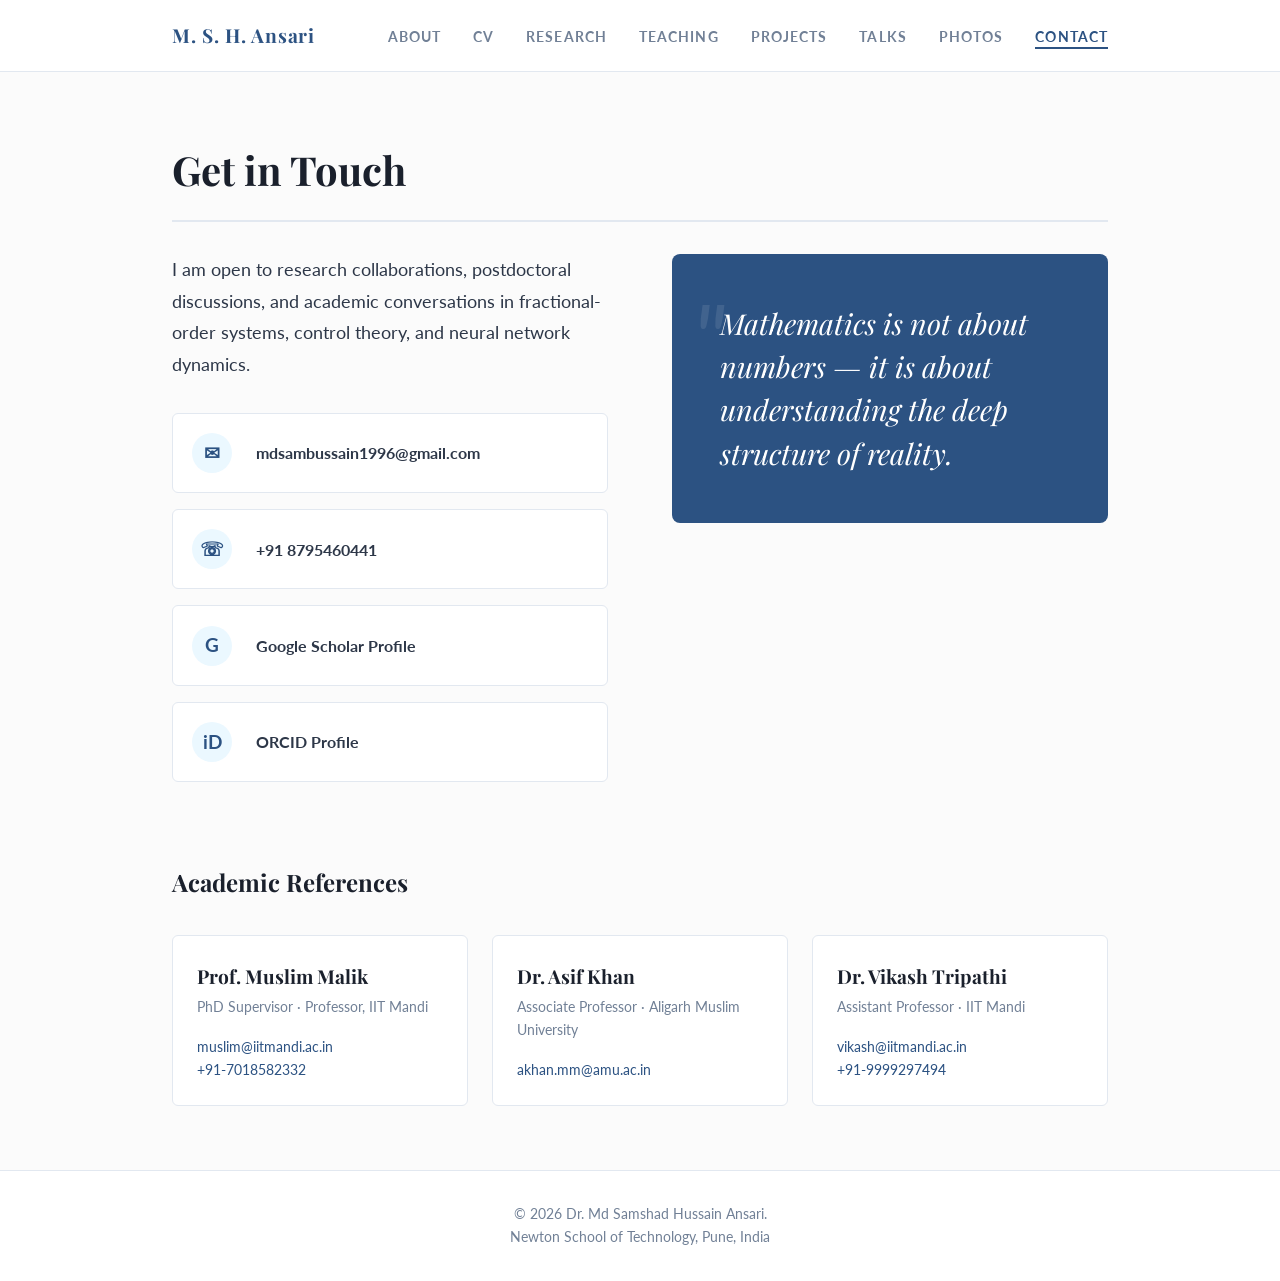
==== contact.html @ 1ba199d7 "Add files via upload" ====
<!DOCTYPE html>
<html lang="en">
<head>
  <meta charset="UTF-8" />
  <meta name="viewport" content="width=device-width, initial-scale=1.0"/>
  <title>Contact - Dr. Md Samshad Hussain Ansari</title>
  <link rel="stylesheet" href="css/style.css" />
  <script src="js/components.js" defer></script>
  <style>
    .contact-grid {
      display: grid;
      grid-template-columns: 1fr 1fr;
      gap: 4rem;
      align-items: start;
    }
    .contact-links {
      display: flex;
      flex-direction: column;
      gap: 1rem;
      margin-top: 2rem;
    }
    .contact-link-item {
      display: flex;
      align-items: center;
      gap: 1.5rem;
      padding: 1.2rem;
      background: var(--bg-alt);
      border: 1px solid var(--border-color);
      border-radius: 6px;
      text-decoration: none;
      color: var(--text-main);
      font-weight: 700;
      transition: all 0.3s ease;
    }
    .contact-link-item:hover {
      border-color: var(--accent);
      transform: translateX(5px);
      box-shadow: 0 4px 6px rgba(0,0,0,0.02);
    }
    .contact-icon {
      width: 40px;
      height: 40px;
      border-radius: 50%;
      background: var(--accent-light);
      color: var(--accent);
      display: flex;
      align-items: center;
      justify-content: center;
      font-size: 1.2rem;
    }
    .quote-box {
      background: var(--accent);
      color: white;
      padding: 3rem;
      border-radius: 8px;
      font-family: var(--font-serif);
      font-size: 1.8rem;
      line-height: 1.5;
      font-style: italic;
      position: relative;
    }
    .quote-box::before {
      content: '"';
      position: absolute;
      top: 10px;
      left: 20px;
      font-size: 6rem;
      color: rgba(255,255,255,0.1);
      font-family: var(--font-sans);
    }
    .refs-grid {
      display: grid;
      grid-template-columns: repeat(auto-fit, minmax(250px, 1fr));
      gap: 1.5rem;
      margin-top: 2rem;
    }
    .ref-card {
      background: var(--bg-alt);
      padding: 1.5rem;
      border: 1px solid var(--border-color);
      border-radius: 6px;
    }
    .ref-name {
      font-family: var(--font-serif);
      font-size: 1.2rem;
      font-weight: 700;
      color: #1a202c;
      margin-bottom: 0.2rem;
    }
    .ref-role {
      font-size: 0.85rem;
      color: var(--text-muted);
      margin-bottom: 1rem;
    }
    .ref-contact {
      font-size: 0.9rem;
      color: var(--accent);
      line-height: 1.6;
    }
    @media (max-width: 768px) {
      .contact-grid {
        grid-template-columns: 1fr;
      }
    }
  </style>
</head>
<body>
  <div id="navbar-container">
    <portfolio-navbar></portfolio-navbar>
  </div>

  <main>
    <h1 class="page-title">Get in Touch</h1>
    
    <div class="contact-grid">
      <div>
        <p style="font-size: 1.1rem; line-height: 1.8;">
          I am open to research collaborations, postdoctoral discussions, and academic conversations in fractional-order systems, control theory, and neural network dynamics.
        </p>
        <div class="contact-links">
          <a href="mailto:mdsambussain1996@gmail.com" class="contact-link-item">
            <span class="contact-icon">✉</span> mdsambussain1996@gmail.com
          </a>
          <a href="tel:+918795460441" class="contact-link-item">
            <span class="contact-icon">☏</span> +91 8795460441
          </a>
          <a href="#" class="contact-link-item">
            <span class="contact-icon">G</span> Google Scholar Profile
          </a>
          <a href="#" class="contact-link-item">
            <span class="contact-icon">iD</span> ORCID Profile
          </a>
        </div>
      </div>
      <div>
        <div class="quote-box">
          Mathematics is not about numbers — it is about understanding the deep structure of reality.
        </div>
      </div>
    </div>

    <h2 class="section-title" style="margin-top: 5rem;">Academic References</h2>
    <div class="refs-grid">
      <div class="ref-card">
        <div class="ref-name">Prof. Muslim Malik</div>
        <div class="ref-role">PhD Supervisor · Professor, IIT Mandi</div>
        <div class="ref-contact">muslim@iitmandi.ac.in<br/>+91-7018582332</div>
      </div>
      <div class="ref-card">
        <div class="ref-name">Dr. Asif Khan</div>
        <div class="ref-role">Associate Professor · Aligarh Muslim University</div>
        <div class="ref-contact">akhan.mm@amu.ac.in</div>
      </div>
      <div class="ref-card">
        <div class="ref-name">Dr. Vikash Tripathi</div>
        <div class="ref-role">Assistant Professor · IIT Mandi</div>
        <div class="ref-contact">vikash@iitmandi.ac.in<br/>+91-9999297494</div>
      </div>
    </div>
  </main>

  <portfolio-footer></portfolio-footer>
</body>
</html>
---- css/style.css ----
/* css/style.css */
@import url('https://fonts.googleapis.com/css2?family=Playfair+Display:ital,wght@0,400;0,700;1,400&family=Lato:wght@300;400;700&display=swap');

:root {
  --bg-color: #fbfbfb;
  --bg-alt: #ffffff;
  --text-main: #2d3748;
  --text-muted: #718096;
  --accent: #2c5282; /* Professional academic blue */
  --accent-light: #ebf8ff;
  --border-color: #e2e8f0;
  
  --font-serif: 'Playfair Display', Georgia, serif;
  --font-sans: 'Lato', -apple-system, sans-serif;
  
  --max-width: 1000px;
}

* {
  box-sizing: border-box;
  margin: 0;
  padding: 0;
}

body {
  font-family: var(--font-sans);
  background-color: var(--bg-color);
  color: var(--text-main);
  line-height: 1.7;
  font-size: 16px;
  -webkit-font-smoothing: antialiased;
}

a {
  color: var(--accent);
  text-decoration: none;
  transition: color 0.2s ease;
}

a:hover {
  color: #1a365d;
}

h1, h2, h3, h4, h5 {
  font-family: var(--font-serif);
  color: #1a202c;
  font-weight: 700;
  margin-bottom: 1rem;
}

/* NAVIGATION */
#navbar-container {
  background: rgba(255, 255, 255, 0.95);
  backdrop-filter: blur(8px);
  position: sticky;
  top: 0;
  z-index: 1000;
  border-bottom: 1px solid var(--border-color);
}

nav {
  max-width: var(--max-width);
  margin: 0 auto;
  display: flex;
  justify-content: space-between;
  align-items: center;
  padding: 1.2rem 2rem;
}

.nav-logo {
  font-family: var(--font-serif);
  font-size: 1.2rem;
  font-weight: 700;
  color: var(--accent);
  letter-spacing: 0.05em;
}

.nav-links {
  list-style: none;
  display: flex;
  gap: 2rem;
}

.nav-links a {
  font-size: 0.85rem;
  text-transform: uppercase;
  letter-spacing: 0.08em;
  color: var(--text-muted);
  font-weight: 700;
  position: relative;
  padding-bottom: 4px;
}

.nav-links a:hover, .nav-links a.active {
  color: var(--accent);
}

.nav-links a::after {
  content: '';
  position: absolute;
  bottom: 0;
  left: 0;
  width: 100%;
  height: 2px;
  background: var(--accent);
  transform: scaleX(0);
  transform-origin: left;
  transition: transform 0.3s ease;
}

.nav-links a:hover::after, .nav-links a.active::after {
  transform: scaleX(1);
}

/* MOBILE NAV */
.mobile-menu-btn {
  display: none;
  background: none;
  border: none;
  font-size: 1.5rem;
  cursor: pointer;
  color: var(--text-main);
}

@media (max-width: 768px) {
  .mobile-menu-btn {
    display: block;
  }
  .nav-links {
    display: none;
    position: absolute;
    top: 100%;
    left: 0;
    width: 100%;
    background: #fff;
    flex-direction: column;
    padding: 1rem 0;
    border-bottom: 1px solid var(--border-color);
    box-shadow: 0 4px 6px rgba(0,0,0,0.05);
  }
  .nav-links.show {
    display: flex;
  }
  .nav-links li {
    text-align: center;
    padding: 0.5rem 0;
  }
}

/* LAYOUT */
main {
  max-width: var(--max-width);
  margin: 4rem auto;
  padding: 0 2rem;
  min-height: calc(100vh - 200px);
  animation: fadeIn 0.6s ease-out;
}

@keyframes fadeIn {
  from { opacity: 0; transform: translateY(10px); }
  to { opacity: 1; transform: translateY(0); }
}

.page-title {
  font-size: 2.5rem;
  margin-bottom: 2rem;
  border-bottom: 2px solid var(--border-color);
  padding-bottom: 1rem;
}

/* UTILITIES */
.btn {
  display: inline-block;
  padding: 0.75rem 1.5rem;
  background: var(--accent);
  color: white;
  border-radius: 4px;
  font-size: 0.9rem;
  font-weight: 700;
  letter-spacing: 0.05em;
  text-transform: uppercase;
  transition: all 0.3s ease;
  border: 1px solid var(--accent);
}

.btn:hover {
  background: #1a365d;
  color: white;
  box-shadow: 0 4px 6px rgba(44, 82, 130, 0.2);
}

.btn-outline {
  background: transparent;
  color: var(--accent);
}

.btn-outline:hover {
  background: var(--accent-light);
  color: var(--accent);
  box-shadow: none;
}

/* CARDS / LISTS */
.card {
  background: var(--bg-alt);
  padding: 2rem;
  border-radius: 8px;
  border: 1px solid var(--border-color);
  margin-bottom: 1.5rem;
  transition: transform 0.3s ease, box-shadow 0.3s ease;
}

.card:hover {
  transform: translateY(-2px);
  box-shadow: 0 10px 15px rgba(0,0,0,0.03);
}

/* TIMELINE (For CV) */
.timeline-item {
  border-left: 2px solid var(--accent);
  padding-left: 1.5rem;
  margin-bottom: 2.5rem;
  position: relative;
}

.timeline-item::before {
  content: '';
  position: absolute;
  left: -6px;
  top: 6px;
  width: 10px;
  height: 10px;
  border-radius: 50%;
  background: var(--accent);
}

.timeline-date {
  font-size: 0.85rem;
  color: var(--text-muted);
  font-weight: 700;
  letter-spacing: 0.05em;
  margin-bottom: 0.25rem;
}

/* PUBLICATIONS */
.pub-item {
  padding: 1.5rem 0;
  border-bottom: 1px solid var(--border-color);
}
.pub-item:last-child {
  border-bottom: none;
}
.pub-title {
  font-weight: 700;
  color: #1a202c;
  margin-bottom: 0.25rem;
}
.pub-authors {
  font-size: 0.95rem;
  color: var(--text-main);
  margin-bottom: 0.25rem;
}
.pub-journal {
  font-size: 0.85rem;
  color: var(--text-muted);
  font-style: italic;
}
.badge {
  display: inline-block;
  padding: 0.2rem 0.6rem;
  font-size: 0.75rem;
  font-weight: 700;
  text-transform: uppercase;
  letter-spacing: 0.05em;
  border-radius: 4px;
  margin-bottom: 0.5rem;
  border: 1px solid var(--border-color);
}
.badge-year {
  color: var(--accent);
  background: var(--accent-light);
  border-color: var(--accent);
}
.badge-review {
  color: var(--text-muted);
  background: #f1f5f9;
}
.badge-chapter {
  color: #b7791f;
  background: #feebc8;
  border-color: #d69e2e;
}

/* FOOTER */
footer {
  text-align: center;
  padding: 2rem;
  font-size: 0.85rem;
  color: var(--text-muted);
  border-top: 1px solid var(--border-color);
  background: var(--bg-alt);
}
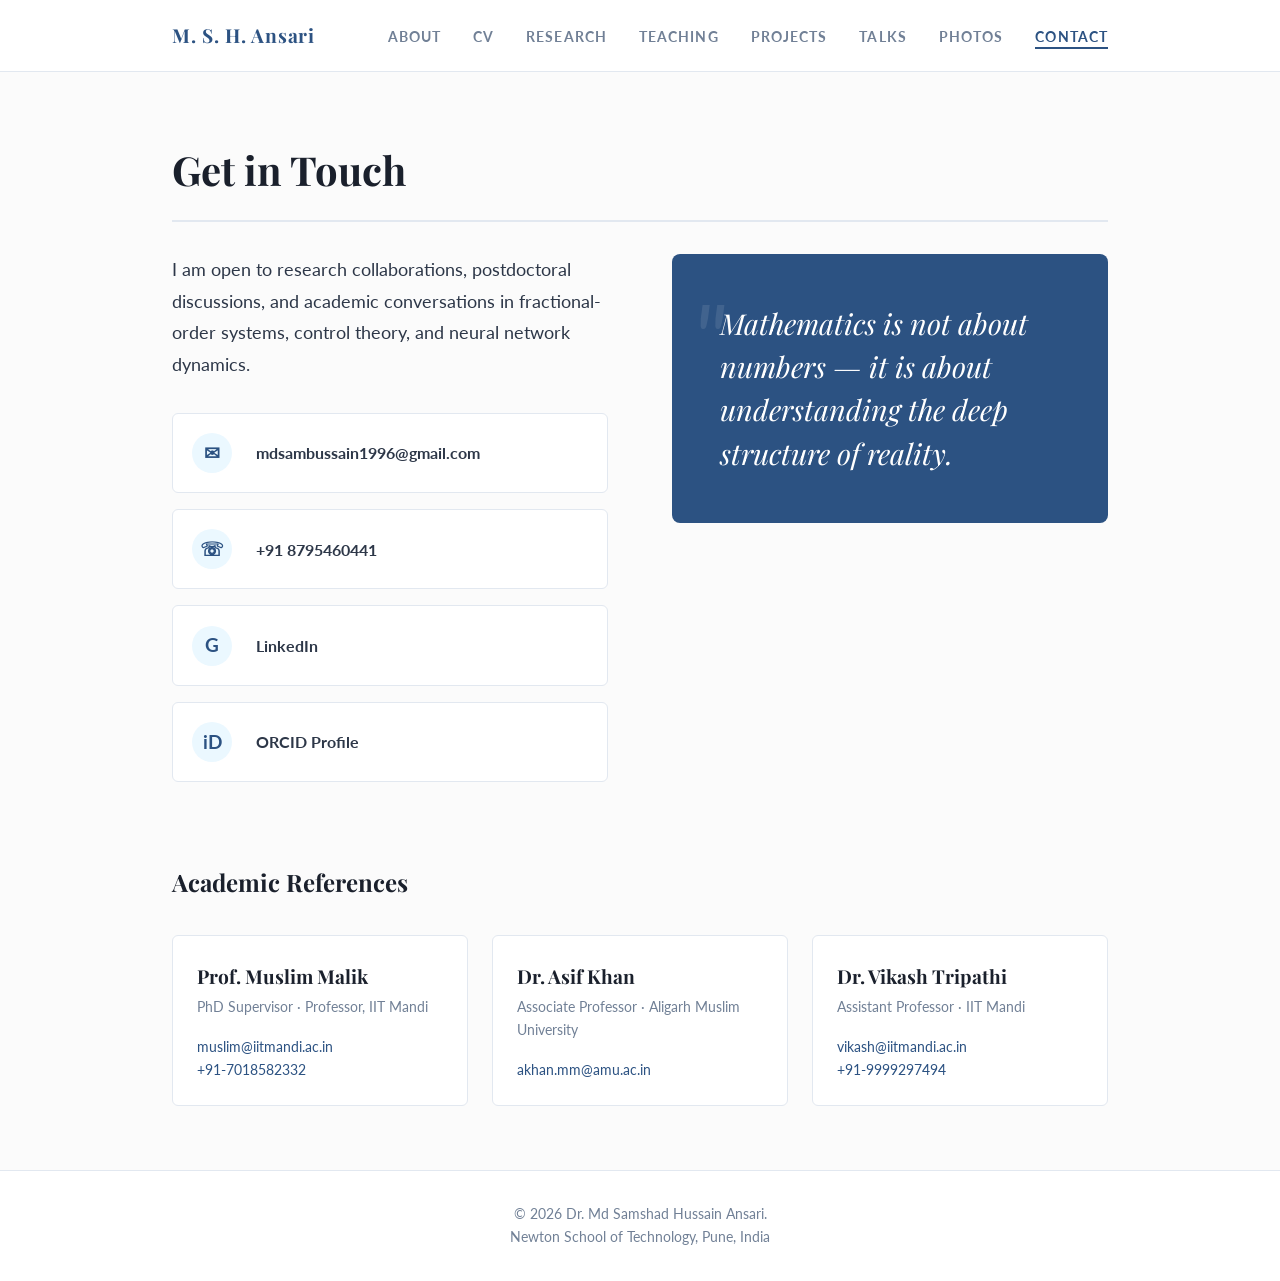
==== commit deb7db5d: "Update contact.html" ====
--- a/contact.html
+++ b/contact.html
@@ -124,10 +124,10 @@
           <a href="tel:+918795460441" class="contact-link-item">
             <span class="contact-icon">☏</span> +91 8795460441
           </a>
-          <a href="#" class="contact-link-item">
-            <span class="contact-icon">G</span> Google Scholar Profile
+          <a href="https://www.linkedin.com/in/md-samshad-hussain-ansari-a54a4b145/" class="contact-link-item">
+            <span class="contact-icon">G</span> LinkedIn
           </a>
-          <a href="#" class="contact-link-item">
+          <a href="https://orcid.org/my-orcid?orcid=0000-0002-7757-3216" class="contact-link-item">
             <span class="contact-icon">iD</span> ORCID Profile
           </a>
         </div>
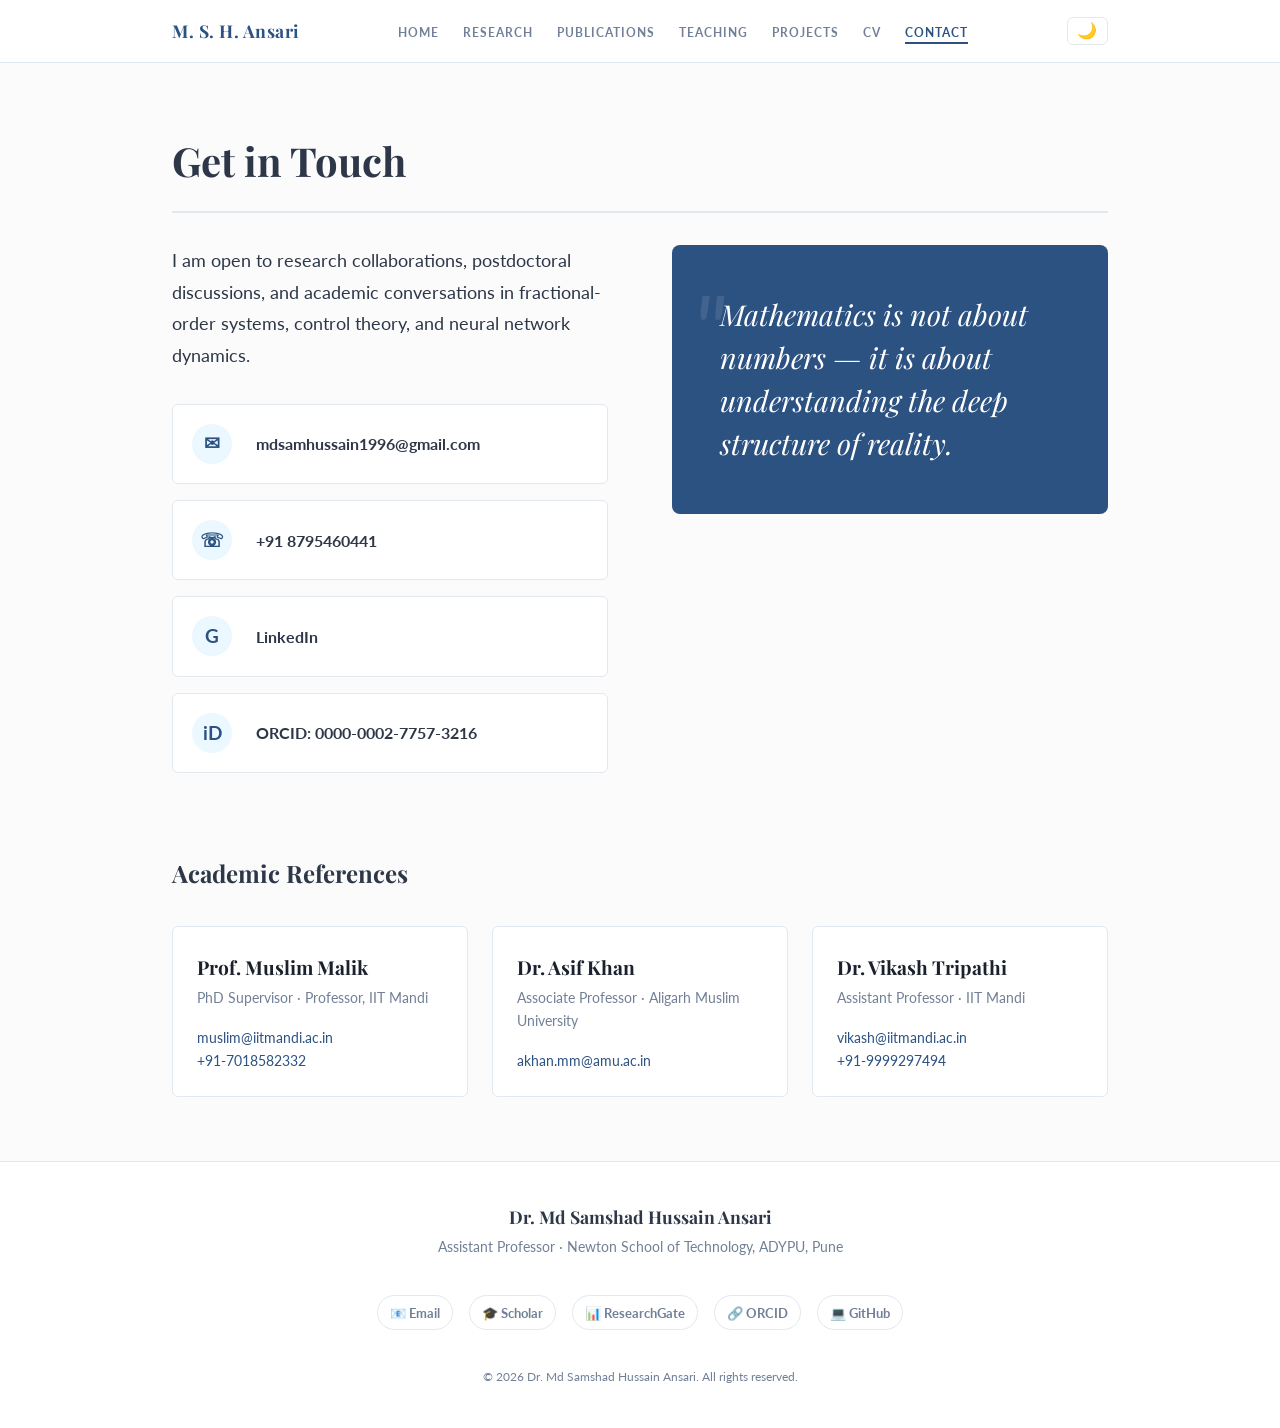
==== commit 9d06815a: "fix(publications): correct all publications from CV, clean DOIs and remove false citation stats" ====
--- a/contact.html
+++ b/contact.html
@@ -118,8 +118,8 @@
           I am open to research collaborations, postdoctoral discussions, and academic conversations in fractional-order systems, control theory, and neural network dynamics.
         </p>
         <div class="contact-links">
-          <a href="mailto:mdsambussain1996@gmail.com" class="contact-link-item">
-            <span class="contact-icon">✉</span> mdsambussain1996@gmail.com
+          <a href="mailto:mdsamhussain1996@gmail.com" class="contact-link-item">
+            <span class="contact-icon">✉</span> mdsamhussain1996@gmail.com
           </a>
           <a href="tel:+918795460441" class="contact-link-item">
             <span class="contact-icon">☏</span> +91 8795460441
@@ -127,8 +127,8 @@
           <a href="https://www.linkedin.com/in/md-samshad-hussain-ansari-a54a4b145/" class="contact-link-item">
             <span class="contact-icon">G</span> LinkedIn
           </a>
-          <a href="https://orcid.org/my-orcid?orcid=0000-0002-7757-3216" class="contact-link-item">
-            <span class="contact-icon">iD</span> ORCID Profile
+          <a href="https://orcid.org/0000-0002-7757-3216" class="contact-link-item" target="_blank" rel="noopener">
+            <span class="contact-icon">iD</span> ORCID: 0000-0002-7757-3216
           </a>
         </div>
       </div>
--- a/css/style.css
+++ b/css/style.css
@@ -1,26 +1,46 @@
 /* css/style.css */
 @import url('https://fonts.googleapis.com/css2?family=Playfair+Display:ital,wght@0,400;0,700;1,400&family=Lato:wght@300;400;700&display=swap');
 
+/* ══════════════════════════════════════════
+   LIGHT MODE TOKENS (default)
+══════════════════════════════════════════ */
 :root {
-  --bg-color: #fbfbfb;
-  --bg-alt: #ffffff;
-  --text-main: #2d3748;
-  --text-muted: #718096;
-  --accent: #2c5282; /* Professional academic blue */
+  --bg-color:     #fbfbfb;
+  --bg-alt:       #ffffff;
+  --text-main:    #2d3748;
+  --text-muted:   #718096;
+  --accent:       #2c5282;
   --accent-light: #ebf8ff;
   --border-color: #e2e8f0;
-  
+  --nav-bg:       rgba(255, 255, 255, 0.95);
+  --card-shadow:  rgba(0, 0, 0, 0.04);
+
   --font-serif: 'Playfair Display', Georgia, serif;
-  --font-sans: 'Lato', -apple-system, sans-serif;
-  
-  --max-width: 1000px;
-}
-
-* {
-  box-sizing: border-box;
-  margin: 0;
-  padding: 0;
-}
+  --font-sans:  'Lato', -apple-system, sans-serif;
+  --max-width:  1000px;
+}
+
+/* ══════════════════════════════════════════
+   DARK MODE TOKENS
+══════════════════════════════════════════ */
+[data-theme="dark"] {
+  --bg-color:     #0f1117;
+  --bg-alt:       #1a1f2e;
+  --text-main:    #e2e8f0;
+  --text-muted:   #8896b0;
+  --accent:       #63b3ed;
+  --accent-light: #1a2744;
+  --border-color: #2d3748;
+  --nav-bg:       rgba(15, 17, 23, 0.95);
+  --card-shadow:  rgba(0, 0, 0, 0.3);
+}
+
+/* Smooth transitions */
+*, *::before, *::after {
+  transition: background-color 0.3s ease, border-color 0.3s ease, color 0.2s ease, box-shadow 0.3s ease;
+}
+
+* { box-sizing: border-box; margin: 0; padding: 0; }
 
 body {
   font-family: var(--font-sans);
@@ -36,22 +56,22 @@
   text-decoration: none;
   transition: color 0.2s ease;
 }
-
-a:hover {
-  color: #1a365d;
-}
+a:hover { opacity: 0.8; }
 
 h1, h2, h3, h4, h5 {
   font-family: var(--font-serif);
-  color: #1a202c;
+  color: var(--text-main);
   font-weight: 700;
   margin-bottom: 1rem;
 }
 
-/* NAVIGATION */
+/* ══════════════════════════════════════════
+   NAVIGATION
+══════════════════════════════════════════ */
 #navbar-container {
-  background: rgba(255, 255, 255, 0.95);
-  backdrop-filter: blur(8px);
+  background: var(--nav-bg);
+  backdrop-filter: blur(10px);
+  -webkit-backdrop-filter: blur(10px);
   position: sticky;
   top: 0;
   z-index: 1000;
@@ -64,25 +84,28 @@
   display: flex;
   justify-content: space-between;
   align-items: center;
-  padding: 1.2rem 2rem;
+  padding: 1rem 2rem;
+  gap: 1rem;
 }
 
 .nav-logo {
   font-family: var(--font-serif);
-  font-size: 1.2rem;
+  font-size: 1.1rem;
   font-weight: 700;
   color: var(--accent);
-  letter-spacing: 0.05em;
+  letter-spacing: 0.03em;
+  flex-shrink: 0;
 }
 
 .nav-links {
   list-style: none;
   display: flex;
-  gap: 2rem;
+  gap: 1.5rem;
+  flex-wrap: wrap;
 }
 
 .nav-links a {
-  font-size: 0.85rem;
+  font-size: 0.78rem;
   text-transform: uppercase;
   letter-spacing: 0.08em;
   color: var(--text-muted);
@@ -91,74 +114,97 @@
   padding-bottom: 4px;
 }
 
-.nav-links a:hover, .nav-links a.active {
+.nav-links a:hover,
+.nav-links a.active {
   color: var(--accent);
+  opacity: 1;
 }
 
 .nav-links a::after {
   content: '';
   position: absolute;
-  bottom: 0;
-  left: 0;
-  width: 100%;
-  height: 2px;
+  bottom: 0; left: 0;
+  width: 100%; height: 2px;
   background: var(--accent);
   transform: scaleX(0);
   transform-origin: left;
   transition: transform 0.3s ease;
 }
 
-.nav-links a:hover::after, .nav-links a.active::after {
-  transform: scaleX(1);
-}
-
-/* MOBILE NAV */
+.nav-links a:hover::after,
+.nav-links a.active::after { transform: scaleX(1); }
+
+/* Nav controls group */
+.nav-controls {
+  display: flex;
+  align-items: center;
+  gap: 0.5rem;
+  flex-shrink: 0;
+}
+
+/* Theme Toggle */
+.theme-toggle {
+  background: none;
+  border: 1px solid var(--border-color);
+  border-radius: 6px;
+  cursor: pointer;
+  padding: 0.3rem 0.6rem;
+  font-size: 1rem;
+  color: var(--text-main);
+  line-height: 1;
+}
+.theme-toggle:hover { background: var(--accent-light); }
+.theme-toggle .icon-sun  { display: none; }
+.theme-toggle .icon-moon { display: inline; }
+[data-theme="dark"] .theme-toggle .icon-sun  { display: inline; }
+[data-theme="dark"] .theme-toggle .icon-moon { display: none; }
+
+/* Mobile hamburger */
 .mobile-menu-btn {
   display: none;
   background: none;
-  border: none;
-  font-size: 1.5rem;
+  border: 1px solid var(--border-color);
+  border-radius: 6px;
+  font-size: 1.1rem;
   cursor: pointer;
   color: var(--text-main);
+  padding: 0.3rem 0.6rem;
+  line-height: 1;
 }
 
 @media (max-width: 768px) {
-  .mobile-menu-btn {
-    display: block;
-  }
+  .mobile-menu-btn { display: block; }
   .nav-links {
     display: none;
     position: absolute;
     top: 100%;
     left: 0;
     width: 100%;
-    background: #fff;
+    background: var(--bg-alt);
     flex-direction: column;
     padding: 1rem 0;
     border-bottom: 1px solid var(--border-color);
-    box-shadow: 0 4px 6px rgba(0,0,0,0.05);
+    box-shadow: 0 4px 16px var(--card-shadow);
+    gap: 0;
   }
-  .nav-links.show {
-    display: flex;
-  }
-  .nav-links li {
-    text-align: center;
-    padding: 0.5rem 0;
-  }
-}
-
-/* LAYOUT */
+  .nav-links.show { display: flex; }
+  .nav-links li { text-align: center; padding: 0.6rem 0; }
+}
+
+/* ══════════════════════════════════════════
+   LAYOUT
+══════════════════════════════════════════ */
 main {
   max-width: var(--max-width);
   margin: 4rem auto;
   padding: 0 2rem;
   min-height: calc(100vh - 200px);
-  animation: fadeIn 0.6s ease-out;
+  animation: fadeIn 0.5s ease-out;
 }
 
 @keyframes fadeIn {
-  from { opacity: 0; transform: translateY(10px); }
-  to { opacity: 1; transform: translateY(0); }
+  from { opacity: 0; transform: translateY(8px); }
+  to   { opacity: 1; transform: translateY(0); }
 }
 
 .page-title {
@@ -166,56 +212,72 @@
   margin-bottom: 2rem;
   border-bottom: 2px solid var(--border-color);
   padding-bottom: 1rem;
-}
-
-/* UTILITIES */
+  color: var(--text-main);
+}
+
+/* ══════════════════════════════════════════
+   BUTTONS
+══════════════════════════════════════════ */
 .btn {
   display: inline-block;
-  padding: 0.75rem 1.5rem;
+  padding: 0.7rem 1.4rem;
   background: var(--accent);
-  color: white;
-  border-radius: 4px;
-  font-size: 0.9rem;
-  font-weight: 700;
-  letter-spacing: 0.05em;
+  color: #fff !important;
+  border-radius: 6px;
+  font-size: 0.88rem;
+  font-weight: 700;
+  letter-spacing: 0.04em;
   text-transform: uppercase;
-  transition: all 0.3s ease;
+  transition: all 0.25s ease;
   border: 1px solid var(--accent);
+  opacity: 1 !important;
+  cursor: pointer;
+  font-family: var(--font-sans);
 }
 
 .btn:hover {
-  background: #1a365d;
-  color: white;
-  box-shadow: 0 4px 6px rgba(44, 82, 130, 0.2);
+  opacity: 0.85 !important;
+  box-shadow: 0 4px 12px rgba(44, 82, 130, 0.3);
+  transform: translateY(-1px);
 }
 
 .btn-outline {
   background: transparent;
-  color: var(--accent);
+  color: var(--accent) !important;
 }
 
 .btn-outline:hover {
   background: var(--accent-light);
-  color: var(--accent);
+  opacity: 1 !important;
   box-shadow: none;
-}
-
-/* CARDS / LISTS */
+  transform: none;
+}
+
+.btn-sm {
+  padding: 0.4rem 0.9rem;
+  font-size: 0.78rem;
+}
+
+/* ══════════════════════════════════════════
+   CARDS
+══════════════════════════════════════════ */
 .card {
   background: var(--bg-alt);
   padding: 2rem;
-  border-radius: 8px;
+  border-radius: 10px;
   border: 1px solid var(--border-color);
   margin-bottom: 1.5rem;
-  transition: transform 0.3s ease, box-shadow 0.3s ease;
+  transition: transform 0.25s ease, box-shadow 0.25s ease;
 }
 
 .card:hover {
   transform: translateY(-2px);
-  box-shadow: 0 10px 15px rgba(0,0,0,0.03);
-}
-
-/* TIMELINE (For CV) */
+  box-shadow: 0 10px 24px var(--card-shadow);
+}
+
+/* ══════════════════════════════════════════
+   TIMELINE (CV)
+══════════════════════════════════════════ */
 .timeline-item {
   border-left: 2px solid var(--accent);
   padding-left: 1.5rem;
@@ -226,10 +288,8 @@
 .timeline-item::before {
   content: '';
   position: absolute;
-  left: -6px;
-  top: 6px;
-  width: 10px;
-  height: 10px;
+  left: -6px; top: 6px;
+  width: 10px; height: 10px;
   border-radius: 50%;
   background: var(--accent);
 }
@@ -242,61 +302,237 @@
   margin-bottom: 0.25rem;
 }
 
-/* PUBLICATIONS */
+/* ══════════════════════════════════════════
+   PUBLICATIONS (legacy list style)
+══════════════════════════════════════════ */
 .pub-item {
   padding: 1.5rem 0;
   border-bottom: 1px solid var(--border-color);
 }
-.pub-item:last-child {
-  border-bottom: none;
-}
-.pub-title {
-  font-weight: 700;
-  color: #1a202c;
-  margin-bottom: 0.25rem;
-}
-.pub-authors {
-  font-size: 0.95rem;
-  color: var(--text-main);
-  margin-bottom: 0.25rem;
-}
-.pub-journal {
-  font-size: 0.85rem;
-  color: var(--text-muted);
-  font-style: italic;
-}
+.pub-item:last-child { border-bottom: none; }
+
+.pub-title { font-weight: 700; color: var(--text-main); margin-bottom: 0.25rem; }
+.pub-authors { font-size: 0.95rem; color: var(--text-main); margin-bottom: 0.25rem; }
+.pub-journal { font-size: 0.85rem; color: var(--text-muted); font-style: italic; }
+
+/* ══════════════════════════════════════════
+   BADGES
+══════════════════════════════════════════ */
 .badge {
   display: inline-block;
   padding: 0.2rem 0.6rem;
-  font-size: 0.75rem;
+  font-size: 0.72rem;
   font-weight: 700;
   text-transform: uppercase;
   letter-spacing: 0.05em;
   border-radius: 4px;
-  margin-bottom: 0.5rem;
+  margin: 0 0.2rem 0.3rem 0;
   border: 1px solid var(--border-color);
 }
-.badge-year {
-  color: var(--accent);
-  background: var(--accent-light);
-  border-color: var(--accent);
-}
-.badge-review {
-  color: var(--text-muted);
-  background: #f1f5f9;
-}
-.badge-chapter {
-  color: #b7791f;
-  background: #feebc8;
-  border-color: #d69e2e;
-}
-
-/* FOOTER */
+.badge-year  { color: var(--accent); background: var(--accent-light); border-color: var(--accent); }
+.badge-review { color: var(--text-muted); background: var(--bg-alt); }
+.badge-chapter { color: #b7791f; background: #feebc8; border-color: #d69e2e; }
+.badge-topic {
+  color: #276749;
+  background: #f0fff4;
+  border-color: #9ae6b4;
+  cursor: pointer;
+}
+[data-theme="dark"] .badge-topic {
+  color: #68d391;
+  background: #1c3a2b;
+  border-color: #276749;
+}
+
+/* ══════════════════════════════════════════
+   PLACEHOLDER
+══════════════════════════════════════════ */
+.placeholder-message {
+  text-align: center;
+  padding: 6rem 2rem;
+  background: var(--bg-alt);
+  border: 1px dashed var(--border-color);
+  border-radius: 10px;
+  color: var(--text-muted);
+}
+.placeholder-message h2 { color: var(--text-muted); }
+
+/* ══════════════════════════════════════════
+   FOOTER
+══════════════════════════════════════════ */
 footer {
-  text-align: center;
-  padding: 2rem;
-  font-size: 0.85rem;
-  color: var(--text-muted);
   border-top: 1px solid var(--border-color);
   background: var(--bg-alt);
-}
+  padding: 2.5rem 2rem;
+}
+
+.footer-inner {
+  max-width: var(--max-width);
+  margin: 0 auto;
+  text-align: center;
+}
+
+.footer-name {
+  font-family: var(--font-serif);
+  font-size: 1.1rem;
+  font-weight: 700;
+  color: var(--text-main);
+  margin-bottom: 0.25rem;
+}
+
+.footer-title {
+  font-size: 0.85rem;
+  color: var(--text-muted);
+  margin-bottom: 1.25rem;
+}
+
+.footer-links {
+  display: flex;
+  justify-content: center;
+  flex-wrap: wrap;
+  gap: 1rem;
+  margin-bottom: 1.25rem;
+}
+
+.footer-links a {
+  font-size: 0.82rem;
+  font-weight: 700;
+  color: var(--text-muted);
+  padding: 0.35rem 0.75rem;
+  border: 1px solid var(--border-color);
+  border-radius: 20px;
+  transition: all 0.2s;
+}
+
+.footer-links a:hover {
+  color: var(--accent);
+  border-color: var(--accent);
+  background: var(--accent-light);
+  opacity: 1;
+}
+
+.footer-copy {
+  font-size: 0.78rem;
+  color: var(--text-muted);
+}
+
+/* ══════════════════════════════════════════
+   DARK MODE OVERRIDES for hardcoded colours
+══════════════════════════════════════════ */
+[data-theme="dark"] .hero-wrapper {
+  background: linear-gradient(135deg, #131a2b 0%, #16213a 50%, #101828 100%);
+  border-color: var(--border-color);
+}
+[data-theme="dark"] .hero-photo { border-color: var(--accent); box-shadow: 0 12px 40px rgba(0,0,0,0.5); }
+[data-theme="dark"] .hero-eyebrow { color: var(--accent); background: var(--accent-light); border-color: var(--border-color); }
+[data-theme="dark"] .hero-eyebrow span { background: var(--accent); }
+[data-theme="dark"] .hero-subtitle,
+[data-theme="dark"] .stat-num,
+[data-theme="dark"] .collab-papers,
+[data-theme="dark"] .current-work-banner h3,
+[data-theme="dark"] .work-item::before { color: var(--accent); }
+[data-theme="dark"] .hero-stats { background: rgba(26,31,46,0.75); border-color: var(--border-color); }
+[data-theme="dark"] .current-work-banner {
+  background: var(--accent-light);
+  border-color: var(--border-color);
+  border-left-color: var(--accent);
+}
+[data-theme="dark"] .collab-name { color: var(--text-main); }
+[data-theme="dark"] .collab-card:hover { box-shadow: 0 8px 24px rgba(0,0,0,0.4); }
+[data-theme="dark"] .postdoc-banner {
+  background: linear-gradient(135deg, #0d1f3c 0%, #172040 100%);
+  border-color: var(--accent);
+}
+[data-theme="dark"] .postdoc-banner h2 { color: var(--accent); }
+
+/* ══════════════════════════════════════════
+   POSTDOC BANNER
+══════════════════════════════════════════ */
+.postdoc-banner {
+  margin: 2rem 0;
+  padding: 1.5rem 2rem;
+  background: linear-gradient(135deg, #ebf8ff 0%, #e8f4fd 100%);
+  border: 2px solid #2c5282;
+  border-radius: 12px;
+  display: flex;
+  align-items: center;
+  justify-content: space-between;
+  gap: 1.5rem;
+  flex-wrap: wrap;
+}
+
+.postdoc-banner-text h2 {
+  font-family: var(--font-sans);
+  font-size: 0.8rem;
+  letter-spacing: 0.1em;
+  text-transform: uppercase;
+  color: #2c5282;
+  font-weight: 700;
+  margin-bottom: 0.35rem;
+  border-bottom: none;
+  padding-bottom: 0;
+}
+
+.postdoc-banner-text p {
+  font-size: 0.92rem;
+  color: var(--text-muted);
+}
+
+.postdoc-banner-actions {
+  display: flex;
+  gap: 0.75rem;
+  flex-wrap: wrap;
+  flex-shrink: 0;
+}
+
+/* ══════════════════════════════════════════
+   NEWS SECTION
+══════════════════════════════════════════ */
+.news-list {
+  list-style: none;
+  margin-top: 1rem;
+}
+
+.news-item {
+  display: grid;
+  grid-template-columns: 90px 1fr;
+  gap: 1rem;
+  padding: 0.85rem 0;
+  border-bottom: 1px solid var(--border-color);
+  align-items: start;
+}
+
+.news-item:last-child { border-bottom: none; }
+
+.news-date {
+  font-size: 0.78rem;
+  font-weight: 700;
+  color: var(--accent);
+  text-transform: uppercase;
+  letter-spacing: 0.05em;
+  padding-top: 0.15rem;
+  white-space: nowrap;
+}
+
+.news-text { font-size: 0.95rem; color: var(--text-main); }
+
+/* ══════════════════════════════════════════
+   SECTION HEADING UTILITY
+══════════════════════════════════════════ */
+.section-label {
+  font-family: var(--font-sans);
+  font-size: 0.72rem;
+  letter-spacing: 0.12em;
+  text-transform: uppercase;
+  color: var(--accent);
+  font-weight: 700;
+  margin-bottom: 0.5rem;
+}
+
+/* Focus styles for keyboard navigation */
+a:focus-visible,
+button:focus-visible {
+  outline: 2px solid var(--accent);
+  outline-offset: 2px;
+  border-radius: 2px;
+}
